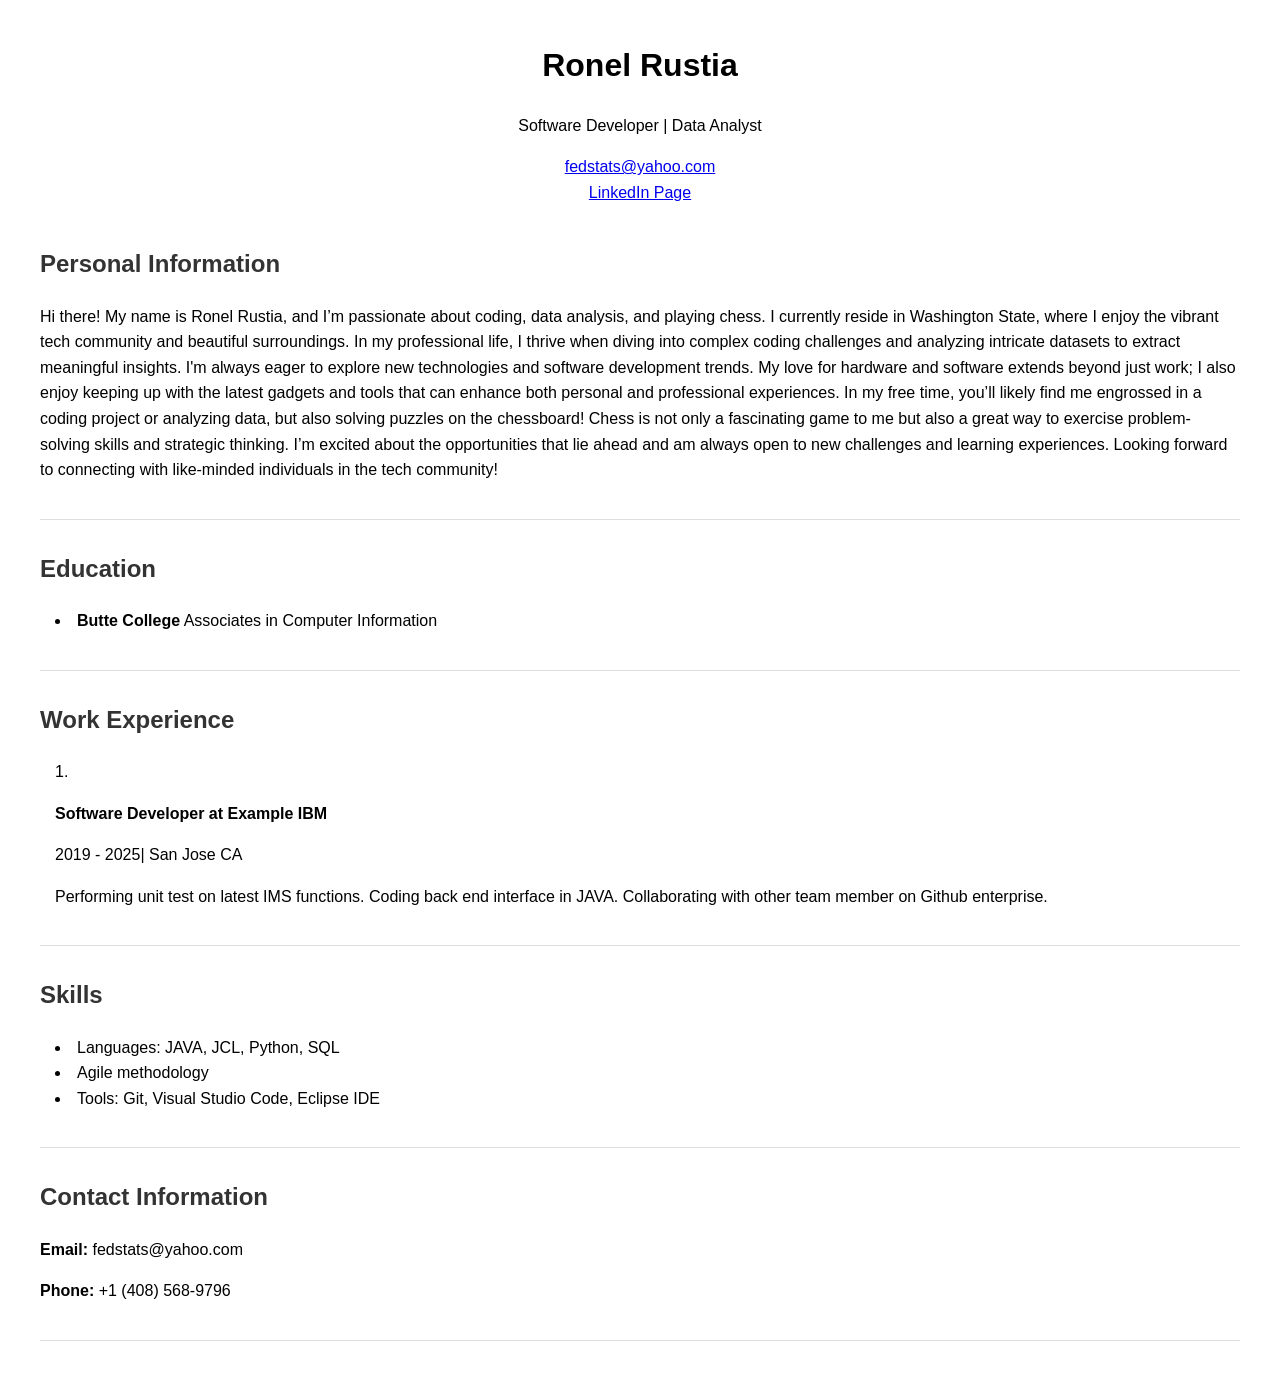
==== index.html @ 291cd9e3 "edit in the getter" ====
<!DOCTYPE html>
<html lang="en">
<head>
    <meta charset="UTF-8">
    <meta name="viewport" content="width=device-width, initial-scale=1.0">
    <title>Resume</title>
    <style>
        body {
            font-family: Arial, sans-serif;
            margin: 40px;
            line-height: 1.6;
        }
        .header {
            text-align: center;
            padding-bottom: 20px;
        }
        .section {
            border-bottom: 1px solid #ddd;
            padding-bottom: 20px;
            margin-bottom: 30px;
        }
        .section h2 {
            font-size: 24px;
            color: #333;
        }
        ul, ol {
            list-style-position: inside;
            padding-left: 15px;
        }
    </style>
</head>
<body>

<div class="header">
    <h1>Ronel Rustia</h1>
    <p>Software Developer | Data Analyst</p>
    <a href="mailto:fedstats@yahoo.com">fedstats@yahoo.com</a><br>
    <a href="https://www.linkedin.com/in/ronel-rustia-7b9348255/" target="_blank">LinkedIn Page</a>
</div>

<div class="section">
    <h2>Personal Information</h2>
    <p>Hi there! My name is Ronel Rustia, and I’m passionate about coding, data analysis, and playing chess. I currently reside in Washington State, where I enjoy the vibrant tech community and beautiful surroundings. 
      In my professional life, I thrive when diving into complex coding challenges and analyzing intricate datasets to extract meaningful insights. I'm always eager to explore new technologies and software development trends. 
      My love for hardware and software extends beyond just work; I also enjoy keeping up with the latest gadgets and tools that can enhance both personal and professional experiences. 
      In my free time, you’ll likely find me engrossed in a coding project or analyzing data, but also solving puzzles on the chessboard! Chess is not only a fascinating game to me but also a 
      great way to exercise problem-solving skills and strategic thinking. I’m excited about the opportunities that lie ahead and am always open to new challenges and learning experiences. Looking forward to connecting
      with like-minded individuals in the tech community!</p>
</div>

<div class="section">
    <h2>Education</h2>
    <ul>
        <li><strong>Butte College</strong> Associates in Computer Information</li>
    </ul>
</div>

<div class="section">
    <h2>Work Experience</h2>
    <ol>
        <li>
            <p><strong>Software Developer at Example IBM</strong></p>
            <p>2019 - 2025| San Jose CA</p>
            <p>Performing unit test on latest IMS functions. Coding back end interface in JAVA. Collaborating with other team member on Github enterprise.</p>
        </li>
    </ol>
</div>

<div class="section">
    <h2>Skills</h2>
    <ul>
        <li>Languages: JAVA, JCL, Python, SQL</li>
        <li>Agile methodology</li>
        <li>Tools: Git, Visual Studio Code, Eclipse IDE</li>
    </ul>
</div>

<div class="section">
    <h2>Contact Information</h2>
    <p><strong>Email:</strong> fedstats@yahoo.com</p>
    <p><strong>Phone:</strong> +1 (408) 568-9796</p>
</div>

<script>
async function loadProjects() {
  const res = await fetch("https://ronelprojects.netlify.app/.netlify/functions/getProjects");
  const projects = await res.json();

  const container = document.getElementById("projects");

  projects.forEach(p => {
    const card = document.createElement("div");
    card.innerHTML = `
      <h3>${p.title}</h3>
      <p>${p.description}</p>
      <a href="${p.link}" target="_blank">View Project</a>
    `;
    container.appendChild(card);
  });
}

loadProjects();
</script>

</body>
</html>
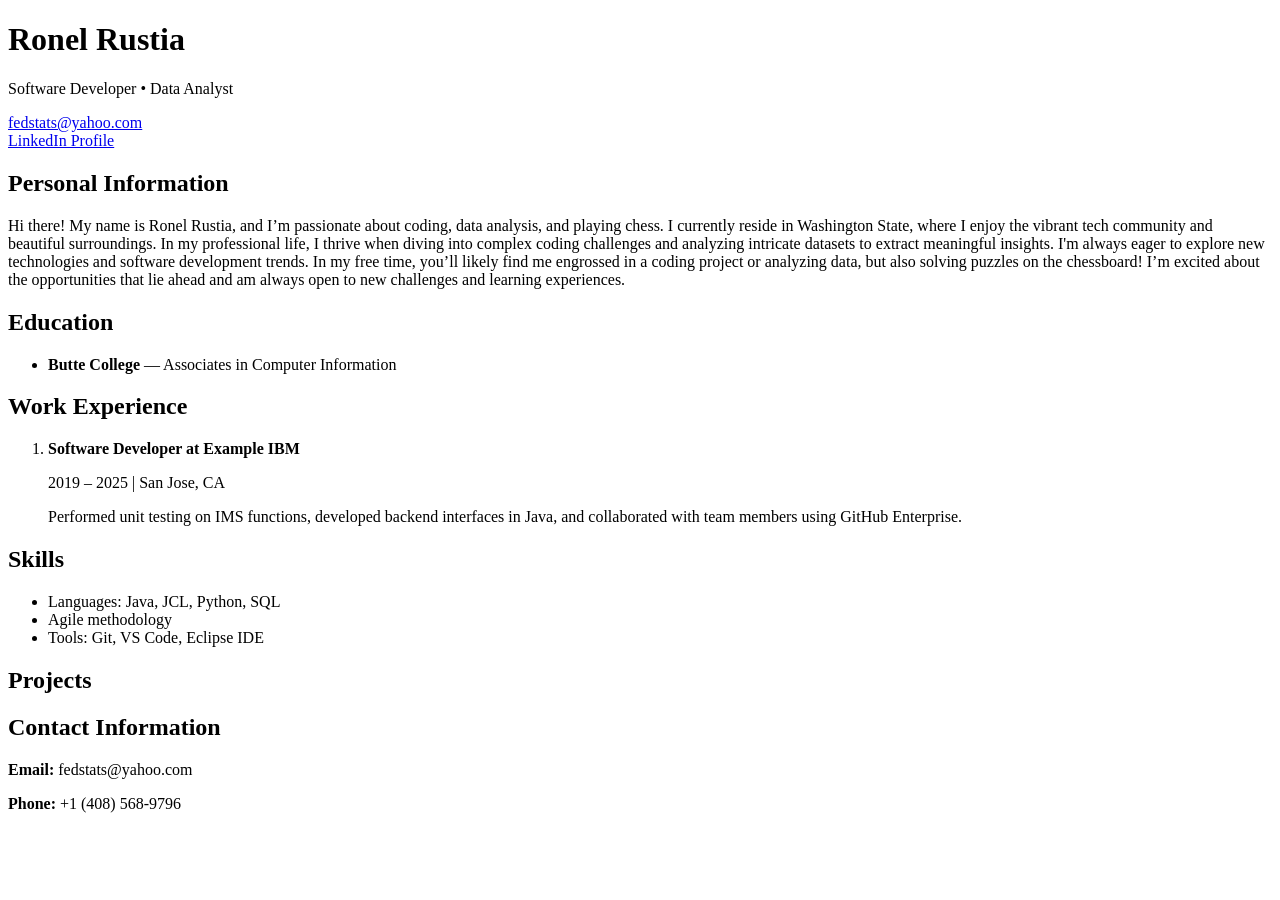
==== commit b51df244: "revise style" ====
--- a/index.html
+++ b/index.html
@@ -3,104 +3,95 @@
 <head>
     <meta charset="UTF-8">
     <meta name="viewport" content="width=device-width, initial-scale=1.0">
-    <title>Resume</title>
-    <style>
-        body {
-            font-family: Arial, sans-serif;
-            margin: 40px;
-            line-height: 1.6;
-        }
-        .header {
-            text-align: center;
-            padding-bottom: 20px;
-        }
-        .section {
-            border-bottom: 1px solid #ddd;
-            padding-bottom: 20px;
-            margin-bottom: 30px;
-        }
-        .section h2 {
-            font-size: 24px;
-            color: #333;
-        }
-        ul, ol {
-            list-style-position: inside;
-            padding-left: 15px;
-        }
-    </style>
+    <title>Ronel Rustia – Resume</title>
+    <link rel="stylesheet" href="styles.css">
 </head>
+
 <body>
 
-<div class="header">
-    <h1>Ronel Rustia</h1>
-    <p>Software Developer | Data Analyst</p>
-    <a href="mailto:fedstats@yahoo.com">fedstats@yahoo.com</a><br>
-    <a href="https://www.linkedin.com/in/ronel-rustia-7b9348255/" target="_blank">LinkedIn Page</a>
-</div>
+    <div class="header">
+        <h1>Ronel Rustia</h1>
+        <p>Software Developer • Data Analyst</p>
+        <a href="mailto:fedstats@yahoo.com">fedstats@yahoo.com</a><br>
+        <a href="https://www.linkedin.com/in/ronel-rustia-7b9348255/" target="_blank">LinkedIn Profile</a>
+    </div>
 
-<div class="section">
-    <h2>Personal Information</h2>
-    <p>Hi there! My name is Ronel Rustia, and I’m passionate about coding, data analysis, and playing chess. I currently reside in Washington State, where I enjoy the vibrant tech community and beautiful surroundings. 
-      In my professional life, I thrive when diving into complex coding challenges and analyzing intricate datasets to extract meaningful insights. I'm always eager to explore new technologies and software development trends. 
-      My love for hardware and software extends beyond just work; I also enjoy keeping up with the latest gadgets and tools that can enhance both personal and professional experiences. 
-      In my free time, you’ll likely find me engrossed in a coding project or analyzing data, but also solving puzzles on the chessboard! Chess is not only a fascinating game to me but also a 
-      great way to exercise problem-solving skills and strategic thinking. I’m excited about the opportunities that lie ahead and am always open to new challenges and learning experiences. Looking forward to connecting
-      with like-minded individuals in the tech community!</p>
-</div>
+    <div class="container">
 
-<div class="section">
-    <h2>Education</h2>
-    <ul>
-        <li><strong>Butte College</strong> Associates in Computer Information</li>
-    </ul>
-</div>
+        <div class="section">
+            <h2>Personal Information</h2>
+            <p>
+                Hi there! My name is Ronel Rustia, and I’m passionate about coding, data analysis, and playing chess.
+                I currently reside in Washington State, where I enjoy the vibrant tech community and beautiful surroundings.
+                In my professional life, I thrive when diving into complex coding challenges and analyzing intricate datasets
+                to extract meaningful insights. I'm always eager to explore new technologies and software development trends.
+                In my free time, you’ll likely find me engrossed in a coding project or analyzing data, but also solving puzzles
+                on the chessboard! I’m excited about the opportunities that lie ahead and am always open to new challenges
+                and learning experiences.
+            </p>
+        </div>
 
-<div class="section">
-    <h2>Work Experience</h2>
-    <ol>
-        <li>
-            <p><strong>Software Developer at Example IBM</strong></p>
-            <p>2019 - 2025| San Jose CA</p>
-            <p>Performing unit test on latest IMS functions. Coding back end interface in JAVA. Collaborating with other team member on Github enterprise.</p>
-        </li>
-    </ol>
-</div>
+        <div class="section">
+            <h2>Education</h2>
+            <ul>
+                <li><strong>Butte College</strong> — Associates in Computer Information</li>
+            </ul>
+        </div>
 
-<div class="section">
-    <h2>Skills</h2>
-    <ul>
-        <li>Languages: JAVA, JCL, Python, SQL</li>
-        <li>Agile methodology</li>
-        <li>Tools: Git, Visual Studio Code, Eclipse IDE</li>
-    </ul>
-</div>
+        <div class="section">
+            <h2>Work Experience</h2>
+            <ol>
+                <li>
+                    <p><strong>Software Developer at Example IBM</strong></p>
+                    <p>2019 – 2025 | San Jose, CA</p>
+                    <p>Performed unit testing on IMS functions, developed backend interfaces in Java, and collaborated with team members using GitHub Enterprise.</p>
+                </li>
+            </ol>
+        </div>
 
-<div class="section">
-    <h2>Contact Information</h2>
-    <p><strong>Email:</strong> fedstats@yahoo.com</p>
-    <p><strong>Phone:</strong> +1 (408) 568-9796</p>
-</div>
+        <div class="section">
+            <h2>Skills</h2>
+            <ul>
+                <li>Languages: Java, JCL, Python, SQL</li>
+                <li>Agile methodology</li>
+                <li>Tools: Git, VS Code, Eclipse IDE</li>
+            </ul>
+        </div>
 
-<script>
-async function loadProjects() {
-  const res = await fetch("https://ronelprojects.netlify.app/.netlify/functions/getProjects");
-  const projects = await res.json();
+        <div class="section">
+            <h2>Projects</h2>
+            <div id="projects"></div>
+        </div>
 
-  const container = document.getElementById("projects");
+        <div class="section">
+            <h2>Contact Information</h2>
+            <p><strong>Email:</strong> fedstats@yahoo.com</p>
+            <p><strong>Phone:</strong> +1 (408) 568‑9796</p>
+        </div>
 
-  projects.forEach(p => {
-    const card = document.createElement("div");
-    card.innerHTML = `
-      <h3>${p.title}</h3>
-      <p>${p.description}</p>
-      <a href="${p.link}" target="_blank">View Project</a>
-    `;
-    container.appendChild(card);
-  });
-}
+    </div>
 
-loadProjects();
-</script>
+    <script>
+    async function loadProjects() {
+      const res = await fetch("https://ronelprojects.netlify.app/.netlify/functions/getProjects");
+      const projects = await res.json();
+
+      const container = document.getElementById("projects");
+
+      projects.forEach(p => {
+        const card = document.createElement("div");
+        card.className = "project-card";
+        card.innerHTML = `
+          <h3>${p.title}</h3>
+          <p>${p.description}</p>
+          <a href="${p.link}" target="_blank">View Project</a>
+        `;
+        container.appendChild(card);
+      });
+    }
+
+    loadProjects();
+    </script>
 
 </body>
-</html>
+</html>
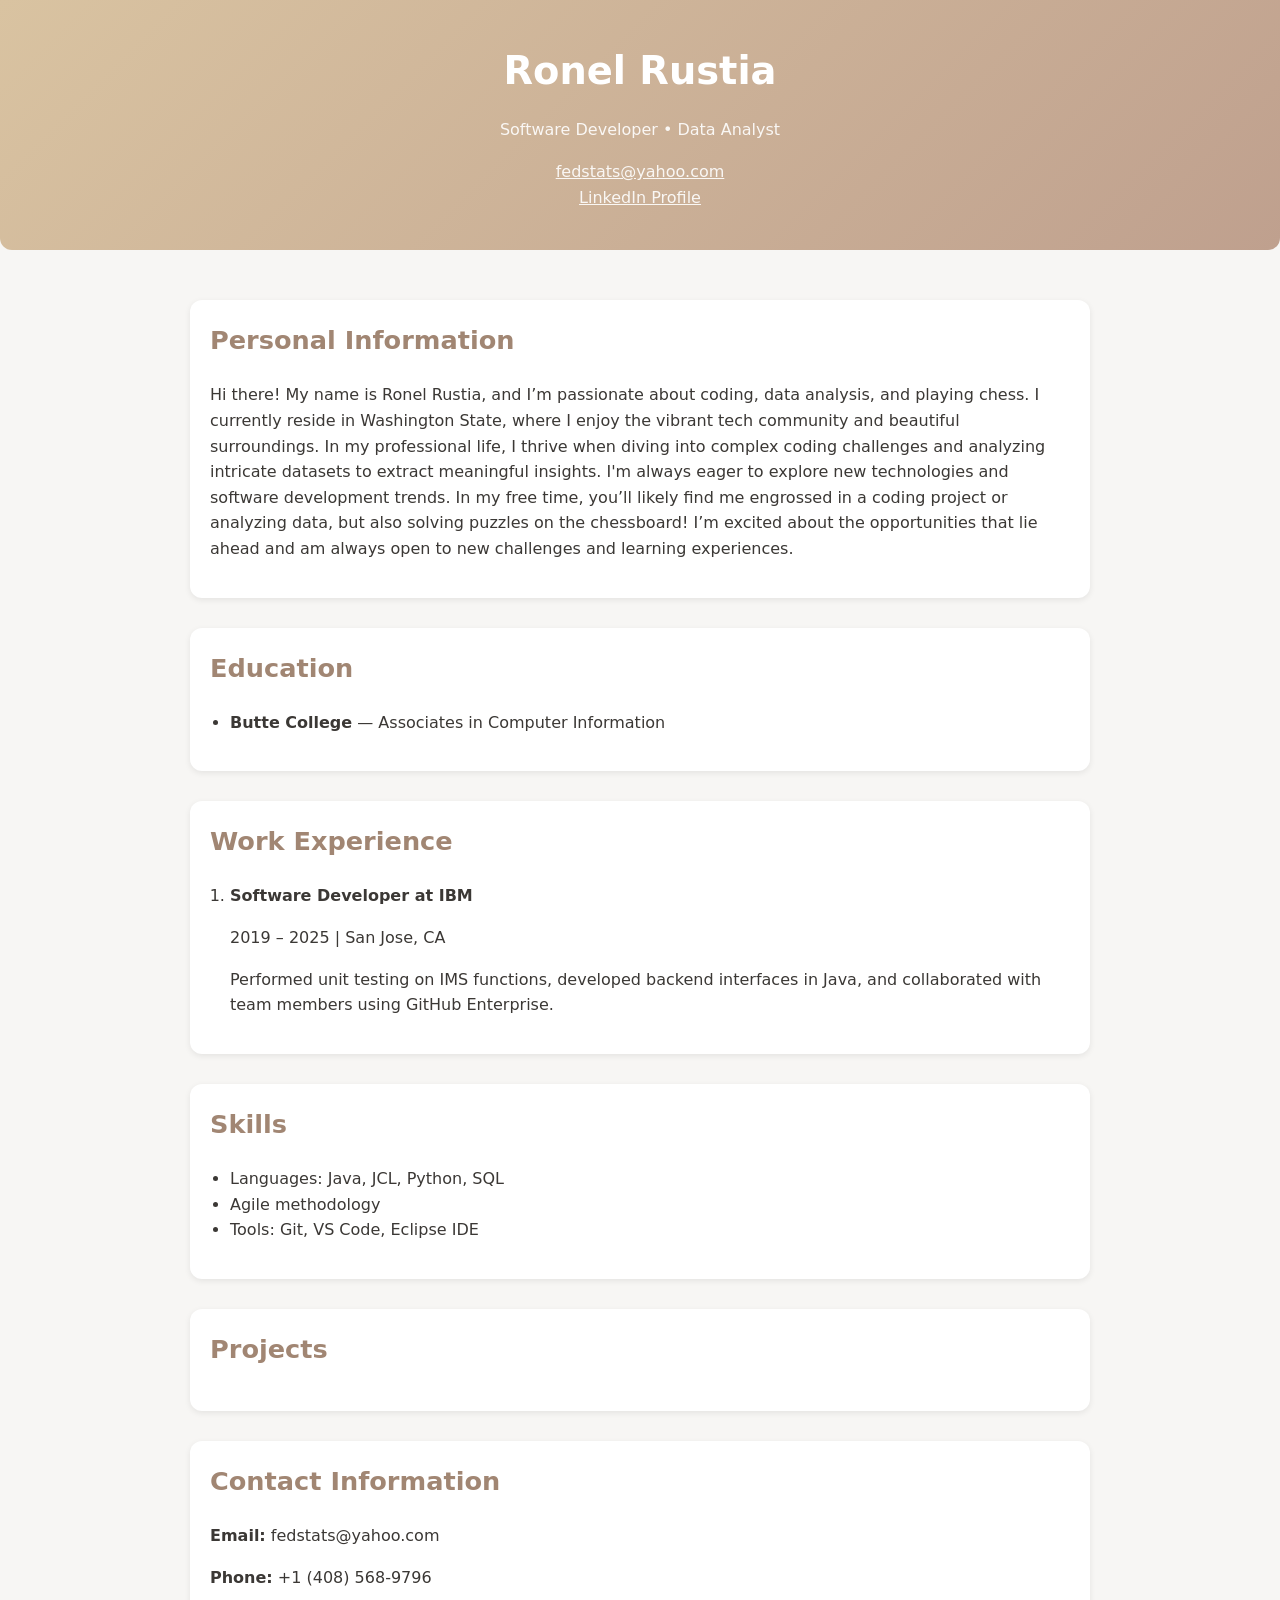
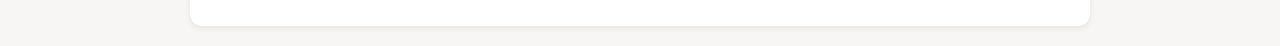
==== commit 4c1115a7: "edit text" ====
--- a/index.html
+++ b/index.html
@@ -42,7 +42,7 @@
             <h2>Work Experience</h2>
             <ol>
                 <li>
-                    <p><strong>Software Developer at Example IBM</strong></p>
+                    <p><strong>Software Developer at IBM</strong></p>
                     <p>2019 – 2025 | San Jose, CA</p>
                     <p>Performed unit testing on IMS functions, developed backend interfaces in Java, and collaborated with team members using GitHub Enterprise.</p>
                 </li>
--- a/styles.css
+++ b/styles.css
@@ -0,0 +1,129 @@
+/* ==========================================================
+    GLOBAL THEME VARIABLES
+   ---------------------------------------------------------- */
+:root {
+    /* Base colours – all are warm, muted tones */
+    --bg          : #f7f6f4;      /* light parchment‑white */
+    --text        : #3b3835;      /* dark charcoal for legibility */
+    --accent      : #a18673;      /* soft brown (header & section titles) */
+    --accent-light: #c8b8a9;      /* lighter brown for links */
+    --card        : #ffffff;      /* pure white cards for contrast */
+    --radius      : 12px;
+    --max-width   : 900px;
+
+    /* Optional subtle gradient background (uncomment to use) */
+    /*--bg-gradient: linear-gradient(135deg, #f7f6f4 0%, #e9e5d8 100%);*/
+}
+
+/* ==========================================================
+   BASIC RESET & BODY
+   ---------------------------------------------------------- */
+body {
+    margin: 0;
+    padding: 0;
+    font-family: system-ui, sans-serif;
+    background: var(--bg);            /* or use var(--bg-gradient) */
+    color: var(--text);
+    line-height: 1.6;
+}
+
+/* ==========================================================
+   CONTAINER
+   ---------------------------------------------------------- */
+.container {
+    max-width: var(--max-width);
+    margin: 0 auto;
+    padding: 20px;
+}
+
+/* ==========================================================
+   HEADER – soft‑brown background, rounded corners
+   ---------------------------------------------------------- */
+.header {
+    text-align: center;
+    padding: 40px 20px;
+    /* subtle gradient for a touch of depth */
+    background: linear-gradient(135deg, #d9c3a1, #bfa08e);
+    color: white;
+    border-radius: 0 0 var(--radius) var(--radius);
+}
+
+.header h1 {
+    margin: 0;
+    font-size: 2.4rem;
+    font-weight: 700;
+}
+
+.header p,
+.header a {
+    opacity: 0.9; /* slightly lighter text */
+}
+
+.header a {
+    color: #fff;
+    text-decoration: underline;
+}
+
+/* ==========================================================
+   SECTION BLOCKS – soft white cards with subtle shadow
+   ---------------------------------------------------------- */
+.section {
+    background: var(--card);
+    padding: 20px;
+    margin-top: 30px;
+    border-radius: var(--radius);
+    box-shadow: 0 2px 6px rgba(0,0,0,0.08); /* light drop‑shadow */
+}
+
+.section h2 {
+    margin-top: 0;
+    color: var(--accent);          /* soft brown titles */
+    font-size: 1.6rem;
+}
+
+/* ==========================================================
+   LISTS
+   ---------------------------------------------------------- */
+ul, ol { padding-left: 20px; }
+
+/* ==========================================================
+   PROJECT GRID & CARD STYLES
+   ---------------------------------------------------------- */
+#projects {
+    display: grid;
+    grid-template-columns: repeat(auto-fit, minmax(260px, 1fr));
+    gap: 20px;
+    margin-top: 20px;
+}
+
+.project-card {
+    background: var(--card);
+    padding: 16px;
+    border-radius: var(--radius);
+    box-shadow: 0 2px 6px rgba(0,0,0,0.08);
+    transition: transform 0.15s ease, box-shadow 0.15s ease;
+}
+
+.project-card:hover {
+    transform: translateY(-4px);
+    /* gentle lift‑shadow on hover */
+    box-shadow: 0 4px 12px rgba(0,0,0,0.10);
+}
+
+.project-card h3 {
+    margin-top: 0;
+    color: var(--accent);          /* same soft brown as section titles */
+}
+
+.project-card a {
+    color: var(--accent-light);     /* lighter brown for links */
+    font-weight: bold;
+}
+
+/* ==========================================================
+   MOBILE ADJUSTMENTS
+   ---------------------------------------------------------- */
+@media (max-width: 600px) {
+    .header h1 { font-size: 1.9rem; }
+    .section  { padding: 16px; }
+}
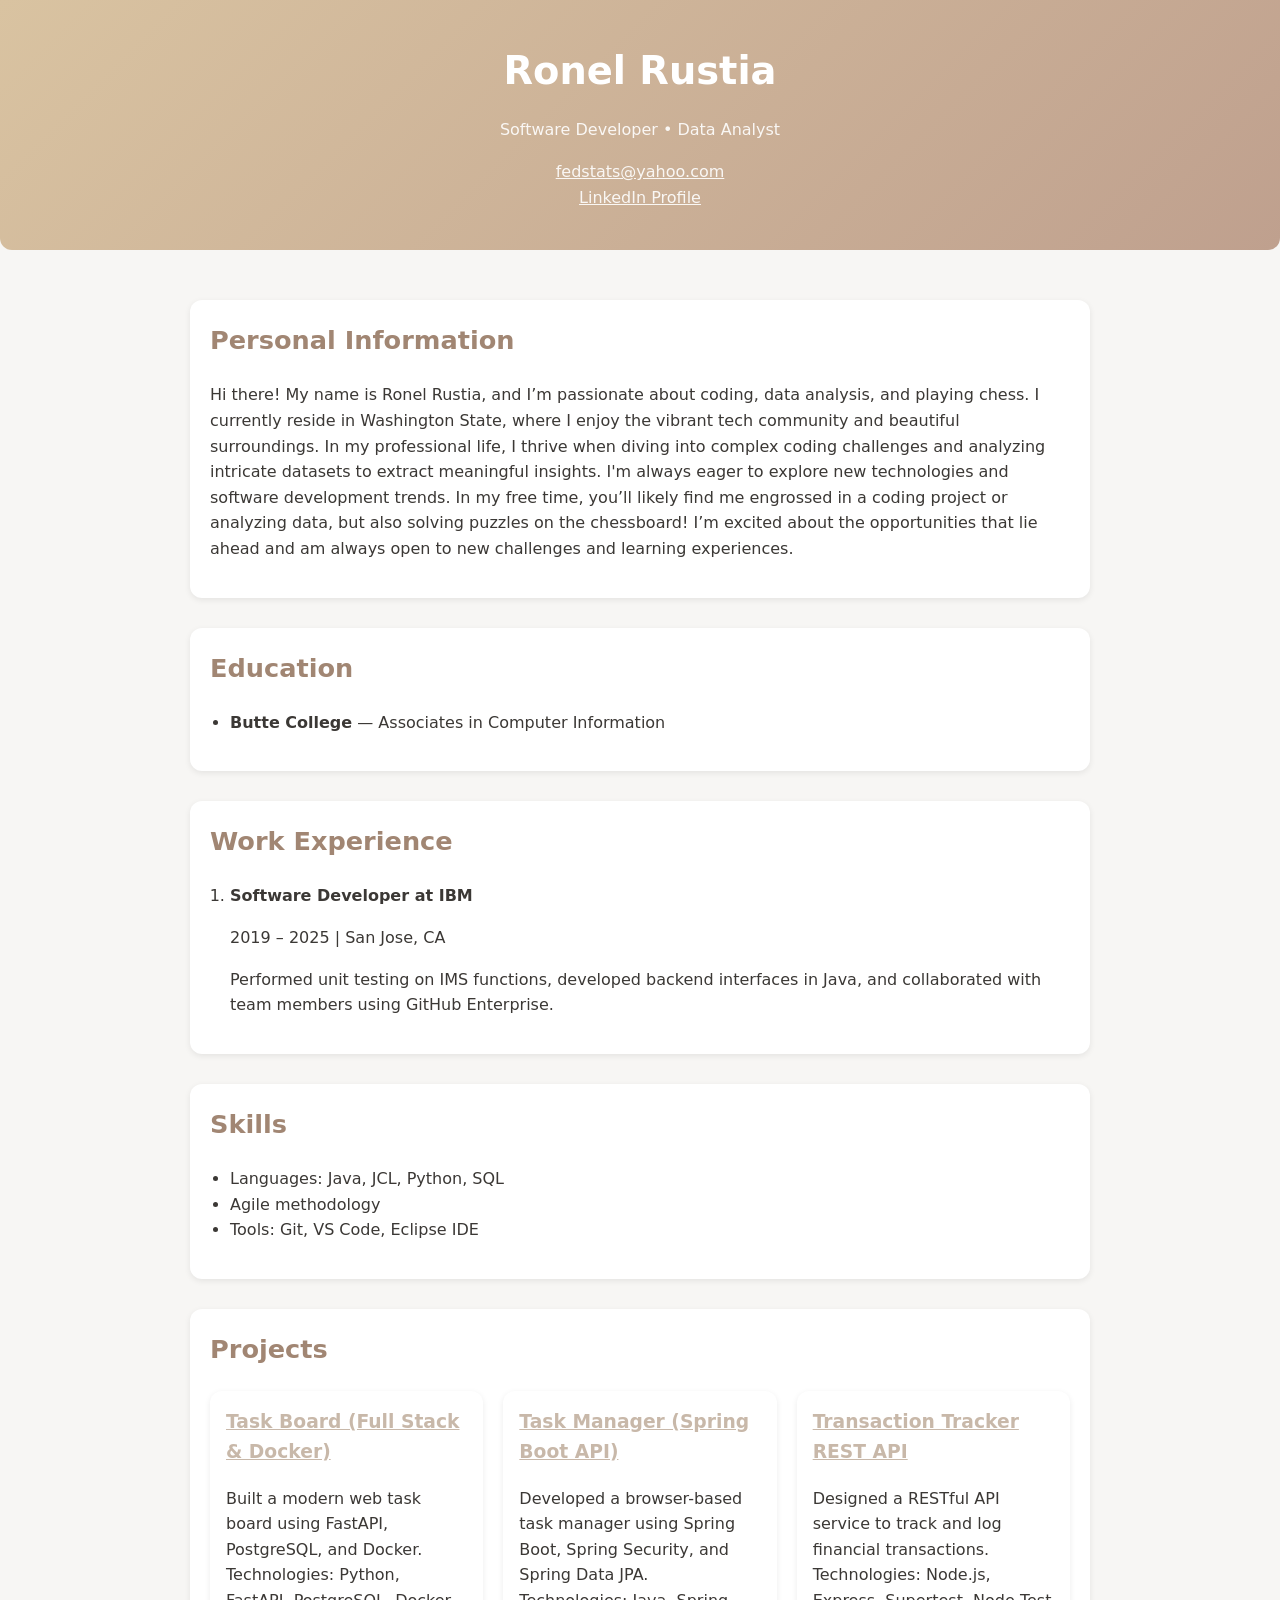
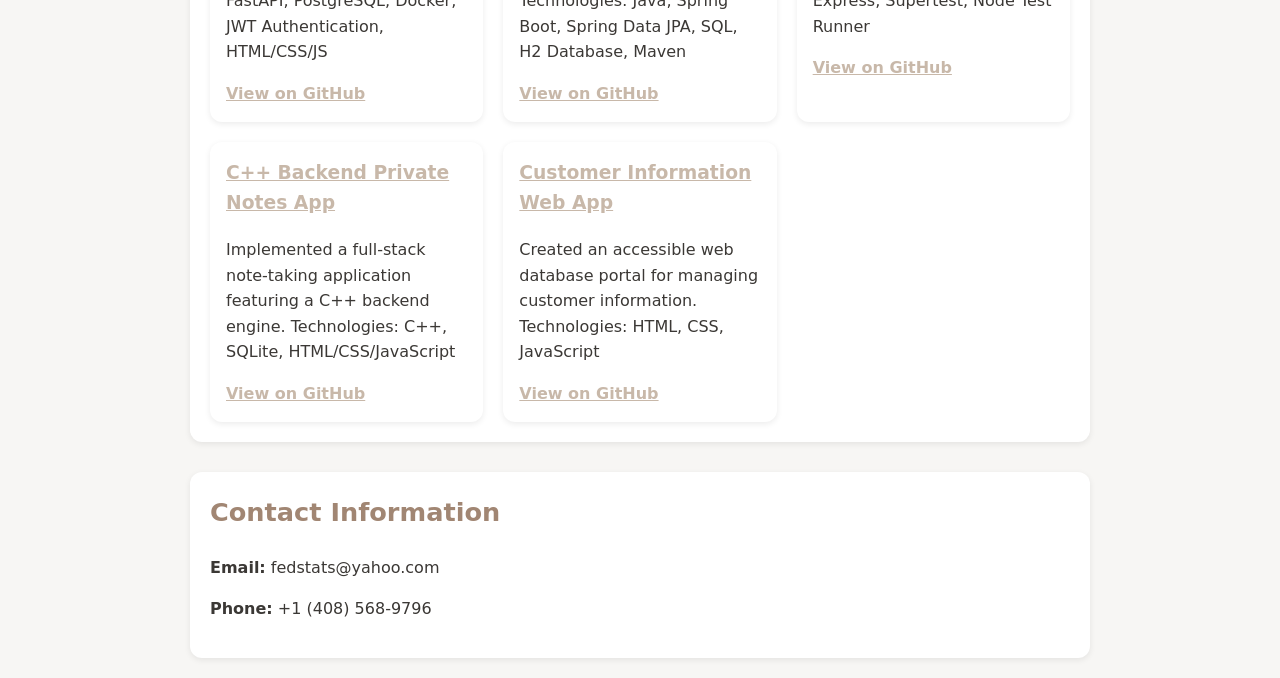
==== commit c98bd56f: "redirect project info getter" ====
--- a/index.html
+++ b/index.html
@@ -72,19 +72,45 @@
     </div>
 
     <script>
+    // Simple project data array - easy to maintain
+    const projects = [
+      {
+        title: "Task Board (Full Stack & Docker)",
+        description: "Built a modern web task board using FastAPI, PostgreSQL, and Docker. Technologies: Python, FastAPI, PostgreSQL, Docker, JWT Authentication, HTML/CSS/JS",
+        link: "https://github.com/rrustia/frontbackdocker"
+      },
+      {
+        title: "Task Manager (Spring Boot API)",
+        description: "Developed a browser-based task manager using Spring Boot, Spring Security, and Spring Data JPA. Technologies: Java, Spring Boot, Spring Data JPA, SQL, H2 Database, Maven",
+        link: "https://github.com/rrustia/dbtesting2"
+      },
+      {
+        title: "Transaction Tracker REST API",
+        description: "Designed a RESTful API service to track and log financial transactions. Technologies: Node.js, Express, Supertest, Node Test Runner",
+        link: "https://github.com/rrustia/node1"
+      },
+      {
+        title: "C++ Backend Private Notes App",
+        description: "Implemented a full-stack note-taking application featuring a C++ backend engine. Technologies: C++, SQLite, HTML/CSS/JavaScript",
+        link: "https://github.com/rrustia/cpp1"
+      },
+      {
+        title: "Customer Information Web App",
+        description: "Created an accessible web database portal for managing customer information. Technologies: HTML, CSS, JavaScript",
+        link: "https://github.com/rrustia/webapp2"
+      }
+    ];
+
     async function loadProjects() {
-      const res = await fetch("https://ronelprojects.netlify.app/.netlify/functions/getProjects");
-      const projects = await res.json();
-
       const container = document.getElementById("projects");
 
       projects.forEach(p => {
         const card = document.createElement("div");
         card.className = "project-card";
         card.innerHTML = `
-          <h3>${p.title}</h3>
+          <h3><a href="${p.link}" target="_blank">${p.title}</a></h3>
           <p>${p.description}</p>
-          <a href="${p.link}" target="_blank">View Project</a>
+          <a href="${p.link}" target="_blank">View on GitHub</a>
         `;
         container.appendChild(card);
       });
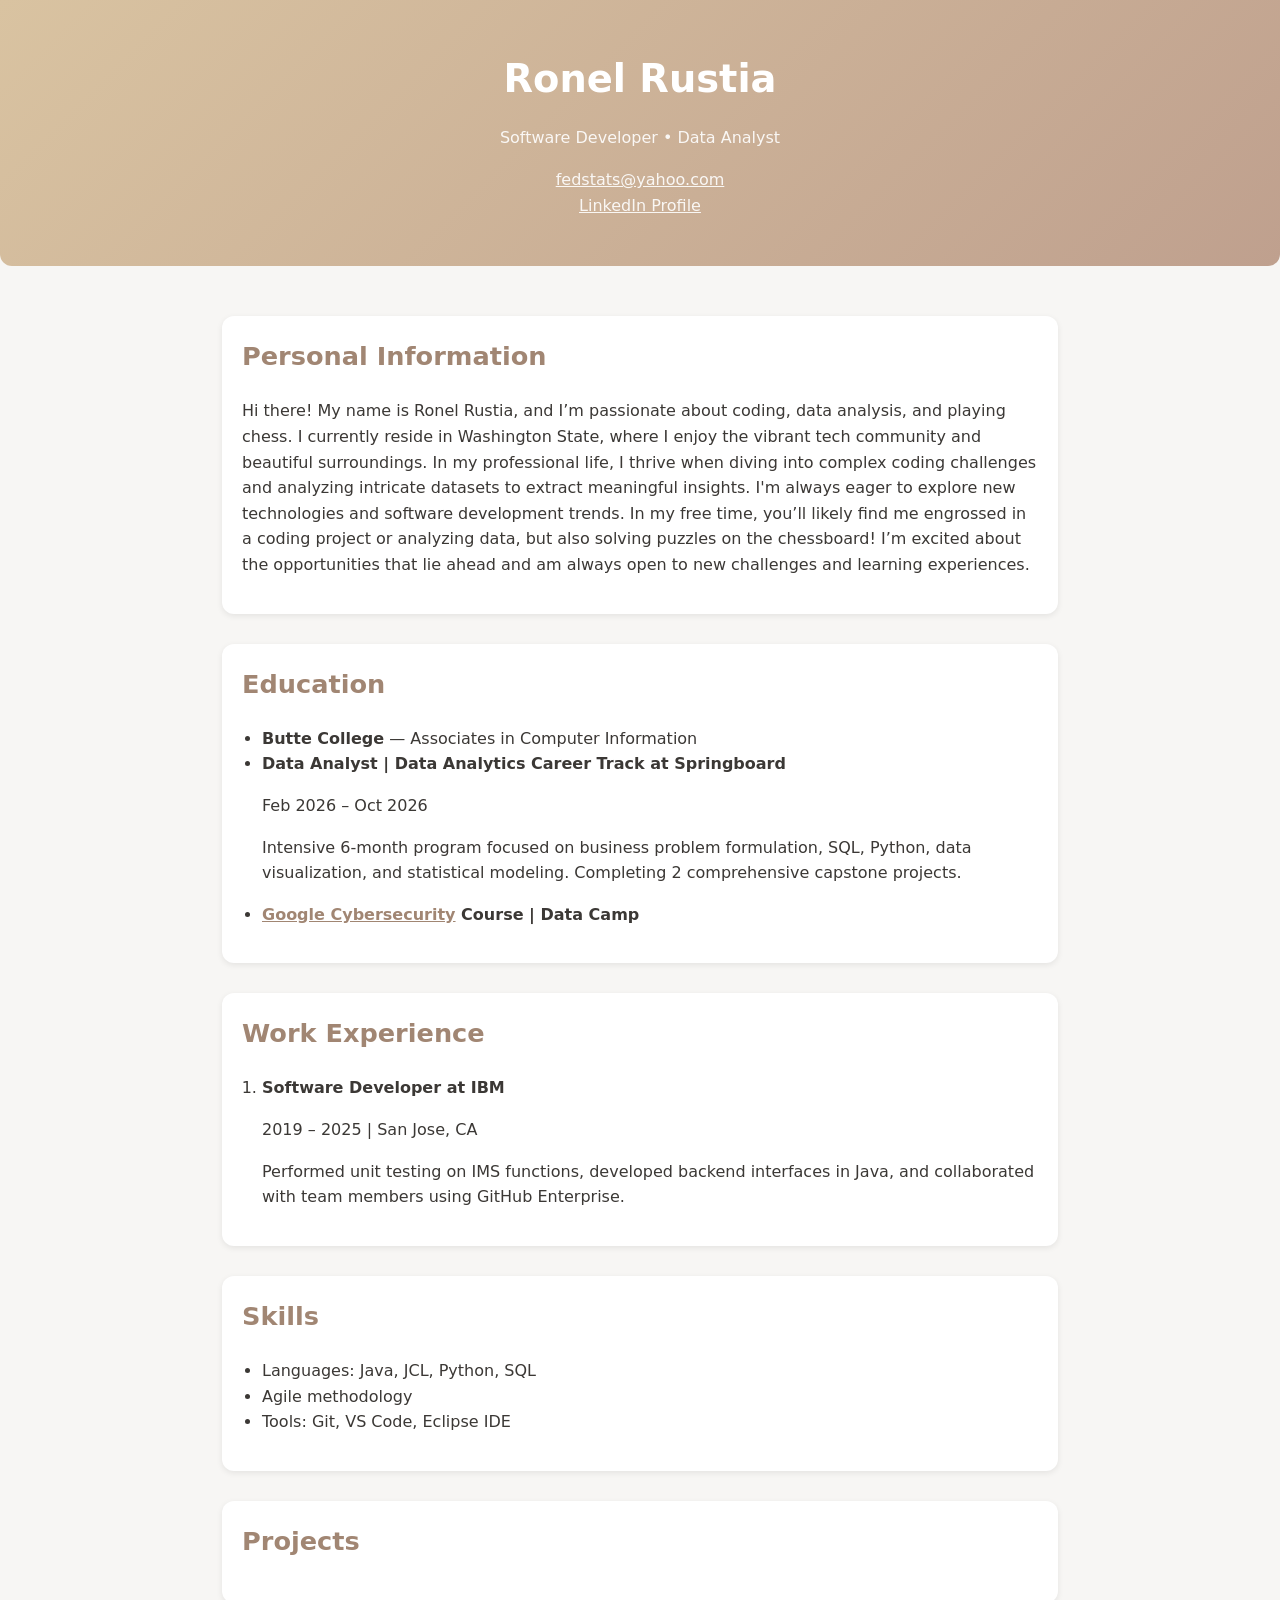
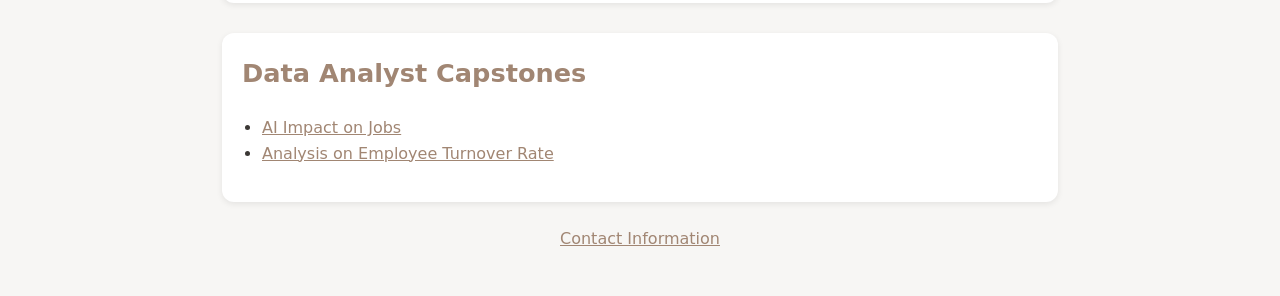
==== commit 6ff0c5d7: "addendum to maxxpotential task" ====
--- a/index.html
+++ b/index.html
@@ -35,6 +35,12 @@
             <h2>Education</h2>
             <ul>
                 <li><strong>Butte College</strong> — Associates in Computer Information</li>
+                <li>
+                    <strong>Data Analyst | Data Analytics Career Track at Springboard</strong>
+                    <p>Feb 2026 – Oct 2026</p>
+                    <p>Intensive 6-month program focused on business problem formulation, SQL, Python, data visualization, and statistical modeling. Completing 2 comprehensive capstone projects.</p>
+                </li>
+                <li><strong><a href="https://www.credly.com/badges/929ac3c1-cf5a-4259-999b-98b6274ca0e4" target="_blank" rel="noopener noreferrer">Google Cybersecurity</a> Course | Data Camp</strong></li>
             </ul>
         </div>
 
@@ -64,53 +70,30 @@
         </div>
 
         <div class="section">
-            <h2>Contact Information</h2>
-            <p><strong>Email:</strong> fedstats@yahoo.com</p>
-            <p><strong>Phone:</strong> +1 (408) 568‑9796</p>
+            <h2>Data Analyst Capstones</h2>
+            <ul>
+                <li><a href="https://public.tableau.com/shared/RM48846Z2?:display_count=n&amp;:origin=viz_share_link" target="_blank" rel="noopener noreferrer">AI Impact on Jobs</a></li>
+                <li><a href="https://public.tableau.com/views/EmployeeTurnover_17835475126210/Story1?:language=en-US&amp;:sid=&amp;:redirect=auth&amp;:display_count=n&amp;:origin=viz_share_link" target="_blank" rel="noopener noreferrer">Analysis on Employee Turnover Rate</a></li>
+            </ul>
         </div>
 
+        <p class="contact-link"><a href="contact.html">Contact Information</a></p>
     </div>
 
     <script>
-    // Simple project data array - easy to maintain
-    const projects = [
-      {
-        title: "Task Board (Full Stack & Docker)",
-        description: "Built a modern web task board using FastAPI, PostgreSQL, and Docker. Technologies: Python, FastAPI, PostgreSQL, Docker, JWT Authentication, HTML/CSS/JS",
-        link: "https://github.com/rrustia/frontbackdocker"
-      },
-      {
-        title: "Task Manager (Spring Boot API)",
-        description: "Developed a browser-based task manager using Spring Boot, Spring Security, and Spring Data JPA. Technologies: Java, Spring Boot, Spring Data JPA, SQL, H2 Database, Maven",
-        link: "https://github.com/rrustia/dbtesting2"
-      },
-      {
-        title: "Transaction Tracker REST API",
-        description: "Designed a RESTful API service to track and log financial transactions. Technologies: Node.js, Express, Supertest, Node Test Runner",
-        link: "https://github.com/rrustia/node1"
-      },
-      {
-        title: "C++ Backend Private Notes App",
-        description: "Implemented a full-stack note-taking application featuring a C++ backend engine. Technologies: C++, SQLite, HTML/CSS/JavaScript",
-        link: "https://github.com/rrustia/cpp1"
-      },
-      {
-        title: "Customer Information Web App",
-        description: "Created an accessible web database portal for managing customer information. Technologies: HTML, CSS, JavaScript",
-        link: "https://github.com/rrustia/webapp2"
-      }
-    ];
+    async function loadProjects() {
+      const res = await fetch("https://ronelprojects.netlify.app/.netlify/functions/getProjects");
+      const projects = await res.json();
 
-    async function loadProjects() {
       const container = document.getElementById("projects");
 
       projects.forEach(p => {
         const card = document.createElement("div");
         card.className = "project-card";
         card.innerHTML = `
-          <h3><a href="${p.link}" target="_blank">${p.title}</a></h3>
+          <h3>${p.title}</h3>
           <p>${p.description}</p>
-          <a href="${p.link}" target="_blank">View on GitHub</a>
+          <a href="${p.link}" target="_blank">View Project</a>
         `;
         container.appendChild(card);
       });
--- a/styles.css
+++ b/styles.css
@@ -18,6 +18,12 @@
 /* ==========================================================
    BASIC RESET & BODY
    ---------------------------------------------------------- */
+*,
+*::before,
+*::after {
+    box-sizing: border-box;
+}
+
 body {
     margin: 0;
     padding: 0;
@@ -25,15 +31,17 @@
     background: var(--bg);            /* or use var(--bg-gradient) */
     color: var(--text);
     line-height: 1.6;
+    overflow-wrap: break-word;
 }
 
 /* ==========================================================
    CONTAINER
    ---------------------------------------------------------- */
 .container {
+    width: 100%;
     max-width: var(--max-width);
     margin: 0 auto;
-    padding: 20px;
+    padding: 20px clamp(16px, 4vw, 32px);
 }
 
 /* ==========================================================
@@ -41,7 +49,7 @@
    ---------------------------------------------------------- */
 .header {
     text-align: center;
-    padding: 40px 20px;
+    padding: clamp(28px, 6vw, 48px) 20px;
     /* subtle gradient for a touch of depth */
     background: linear-gradient(135deg, #d9c3a1, #bfa08e);
     color: white;
@@ -50,7 +58,7 @@
 
 .header h1 {
     margin: 0;
-    font-size: 2.4rem;
+    font-size: clamp(1.9rem, 5vw, 2.4rem);
     font-weight: 700;
 }
 
@@ -68,9 +76,10 @@
    SECTION BLOCKS – soft white cards with subtle shadow
    ---------------------------------------------------------- */
 .section {
+    min-width: 0;
     background: var(--card);
     padding: 20px;
-    margin-top: 30px;
+    margin-top: clamp(18px, 4vw, 30px);
     border-radius: var(--radius);
     box-shadow: 0 2px 6px rgba(0,0,0,0.08); /* light drop‑shadow */
 }
@@ -81,6 +90,50 @@
     font-size: 1.6rem;
 }
 
+a {
+    color: var(--accent);
+}
+
+.contact-link {
+    margin: 24px 0;
+    text-align: center;
+}
+
+.contact-form {
+    display: grid;
+    gap: 10px;
+}
+
+.contact-form input,
+.contact-form textarea {
+    width: 100%;
+    padding: 10px 12px;
+    border: 1px solid var(--accent-light);
+    border-radius: 6px;
+    color: var(--text);
+    font: inherit;
+}
+
+.contact-form textarea {
+    resize: vertical;
+}
+
+.contact-form button {
+    justify-self: start;
+    padding: 10px 18px;
+    border: 0;
+    border-radius: 6px;
+    background: var(--accent);
+    color: white;
+    cursor: pointer;
+    font: inherit;
+    font-weight: 600;
+}
+
+.contact-form button:hover {
+    background: #806654;
+}
+
 /* ==========================================================
    LISTS
    ---------------------------------------------------------- */
@@ -91,12 +144,13 @@
    ---------------------------------------------------------- */
 #projects {
     display: grid;
-    grid-template-columns: repeat(auto-fit, minmax(260px, 1fr));
+    grid-template-columns: repeat(auto-fit, minmax(min(100%, 260px), 1fr));
     gap: 20px;
     margin-top: 20px;
 }
 
 .project-card {
+    min-width: 0;
     background: var(--card);
     padding: 16px;
     border-radius: var(--radius);
@@ -118,12 +172,42 @@
 .project-card a {
     color: var(--accent-light);     /* lighter brown for links */
     font-weight: bold;
+    overflow-wrap: anywhere;
 }
 
 /* ==========================================================
    MOBILE ADJUSTMENTS
    ---------------------------------------------------------- */
 @media (max-width: 600px) {
-    .header h1 { font-size: 1.9rem; }
-    .section  { padding: 16px; }
-}
+    .header {
+        padding-right: 16px;
+        padding-left: 16px;
+    }
+
+    .container {
+        padding: 4px 14px 20px;
+    }
+
+    .section {
+        padding: 16px;
+    }
+
+    .section h2 {
+        font-size: 1.35rem;
+    }
+
+    #projects {
+        gap: 14px;
+        margin-top: 16px;
+    }
+
+    .project-card:hover {
+        transform: none;
+    }
+}
+
+@media (prefers-reduced-motion: reduce) {
+    .project-card {
+        transition: none;
+    }
+}
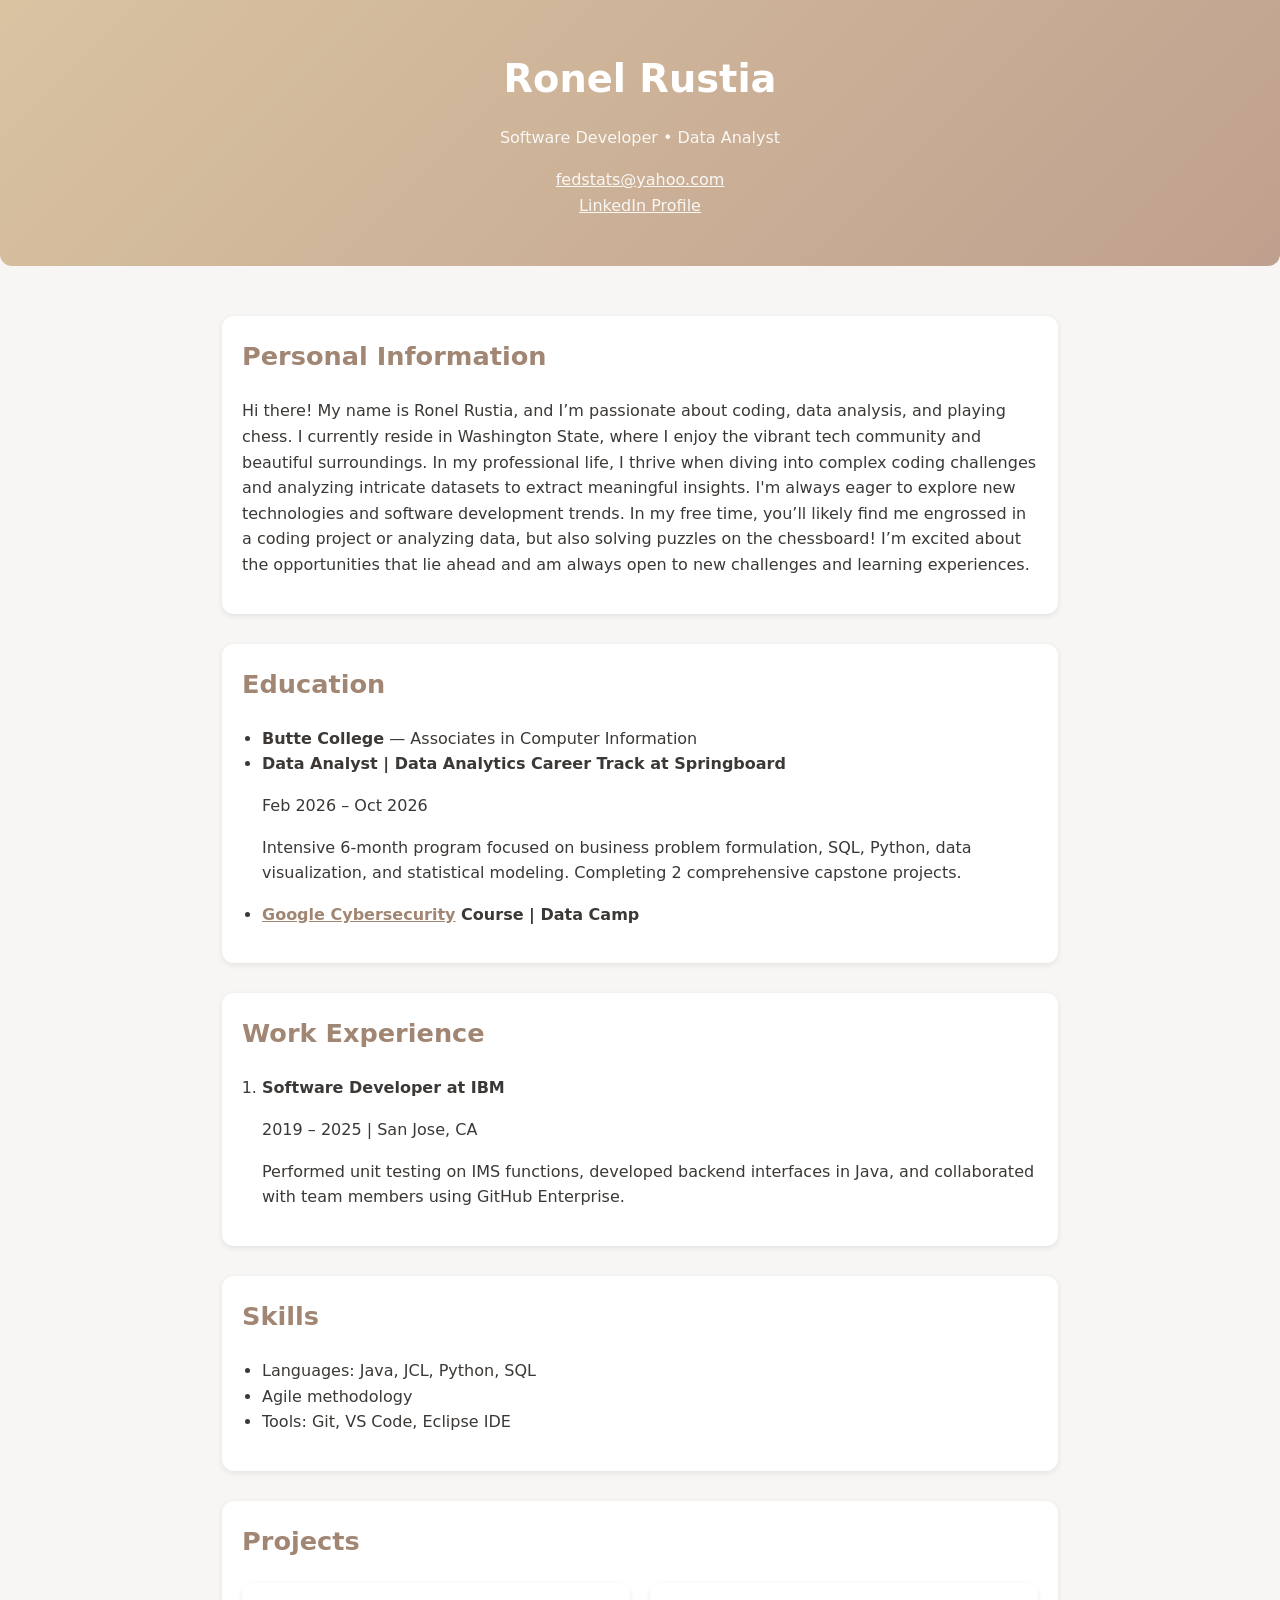
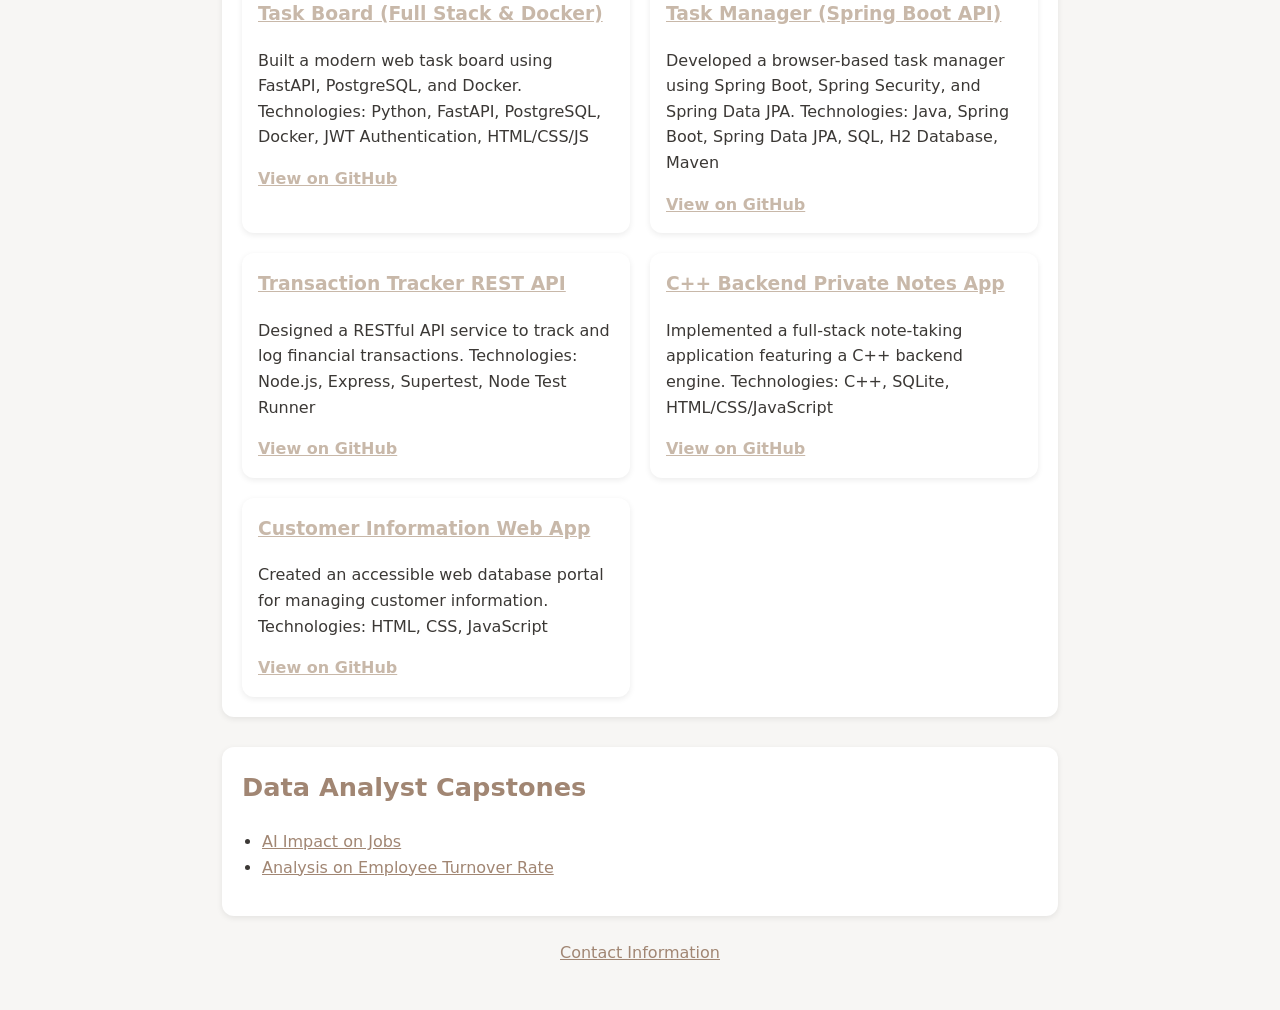
==== commit eaf1fe3d: "Merge branch 'master' of https://github.com/rrustia/ronel-site" ====
--- a/index.html
+++ b/index.html
@@ -81,19 +81,45 @@
     </div>
 
     <script>
+    // Simple project data array - easy to maintain
+    const projects = [
+      {
+        title: "Task Board (Full Stack & Docker)",
+        description: "Built a modern web task board using FastAPI, PostgreSQL, and Docker. Technologies: Python, FastAPI, PostgreSQL, Docker, JWT Authentication, HTML/CSS/JS",
+        link: "https://github.com/rrustia/frontbackdocker"
+      },
+      {
+        title: "Task Manager (Spring Boot API)",
+        description: "Developed a browser-based task manager using Spring Boot, Spring Security, and Spring Data JPA. Technologies: Java, Spring Boot, Spring Data JPA, SQL, H2 Database, Maven",
+        link: "https://github.com/rrustia/dbtesting2"
+      },
+      {
+        title: "Transaction Tracker REST API",
+        description: "Designed a RESTful API service to track and log financial transactions. Technologies: Node.js, Express, Supertest, Node Test Runner",
+        link: "https://github.com/rrustia/node1"
+      },
+      {
+        title: "C++ Backend Private Notes App",
+        description: "Implemented a full-stack note-taking application featuring a C++ backend engine. Technologies: C++, SQLite, HTML/CSS/JavaScript",
+        link: "https://github.com/rrustia/cpp1"
+      },
+      {
+        title: "Customer Information Web App",
+        description: "Created an accessible web database portal for managing customer information. Technologies: HTML, CSS, JavaScript",
+        link: "https://github.com/rrustia/webapp2"
+      }
+    ];
+
     async function loadProjects() {
-      const res = await fetch("https://ronelprojects.netlify.app/.netlify/functions/getProjects");
-      const projects = await res.json();
-
       const container = document.getElementById("projects");
 
       projects.forEach(p => {
         const card = document.createElement("div");
         card.className = "project-card";
         card.innerHTML = `
-          <h3>${p.title}</h3>
+          <h3><a href="${p.link}" target="_blank">${p.title}</a></h3>
           <p>${p.description}</p>
-          <a href="${p.link}" target="_blank">View Project</a>
+          <a href="${p.link}" target="_blank">View on GitHub</a>
         `;
         container.appendChild(card);
       });
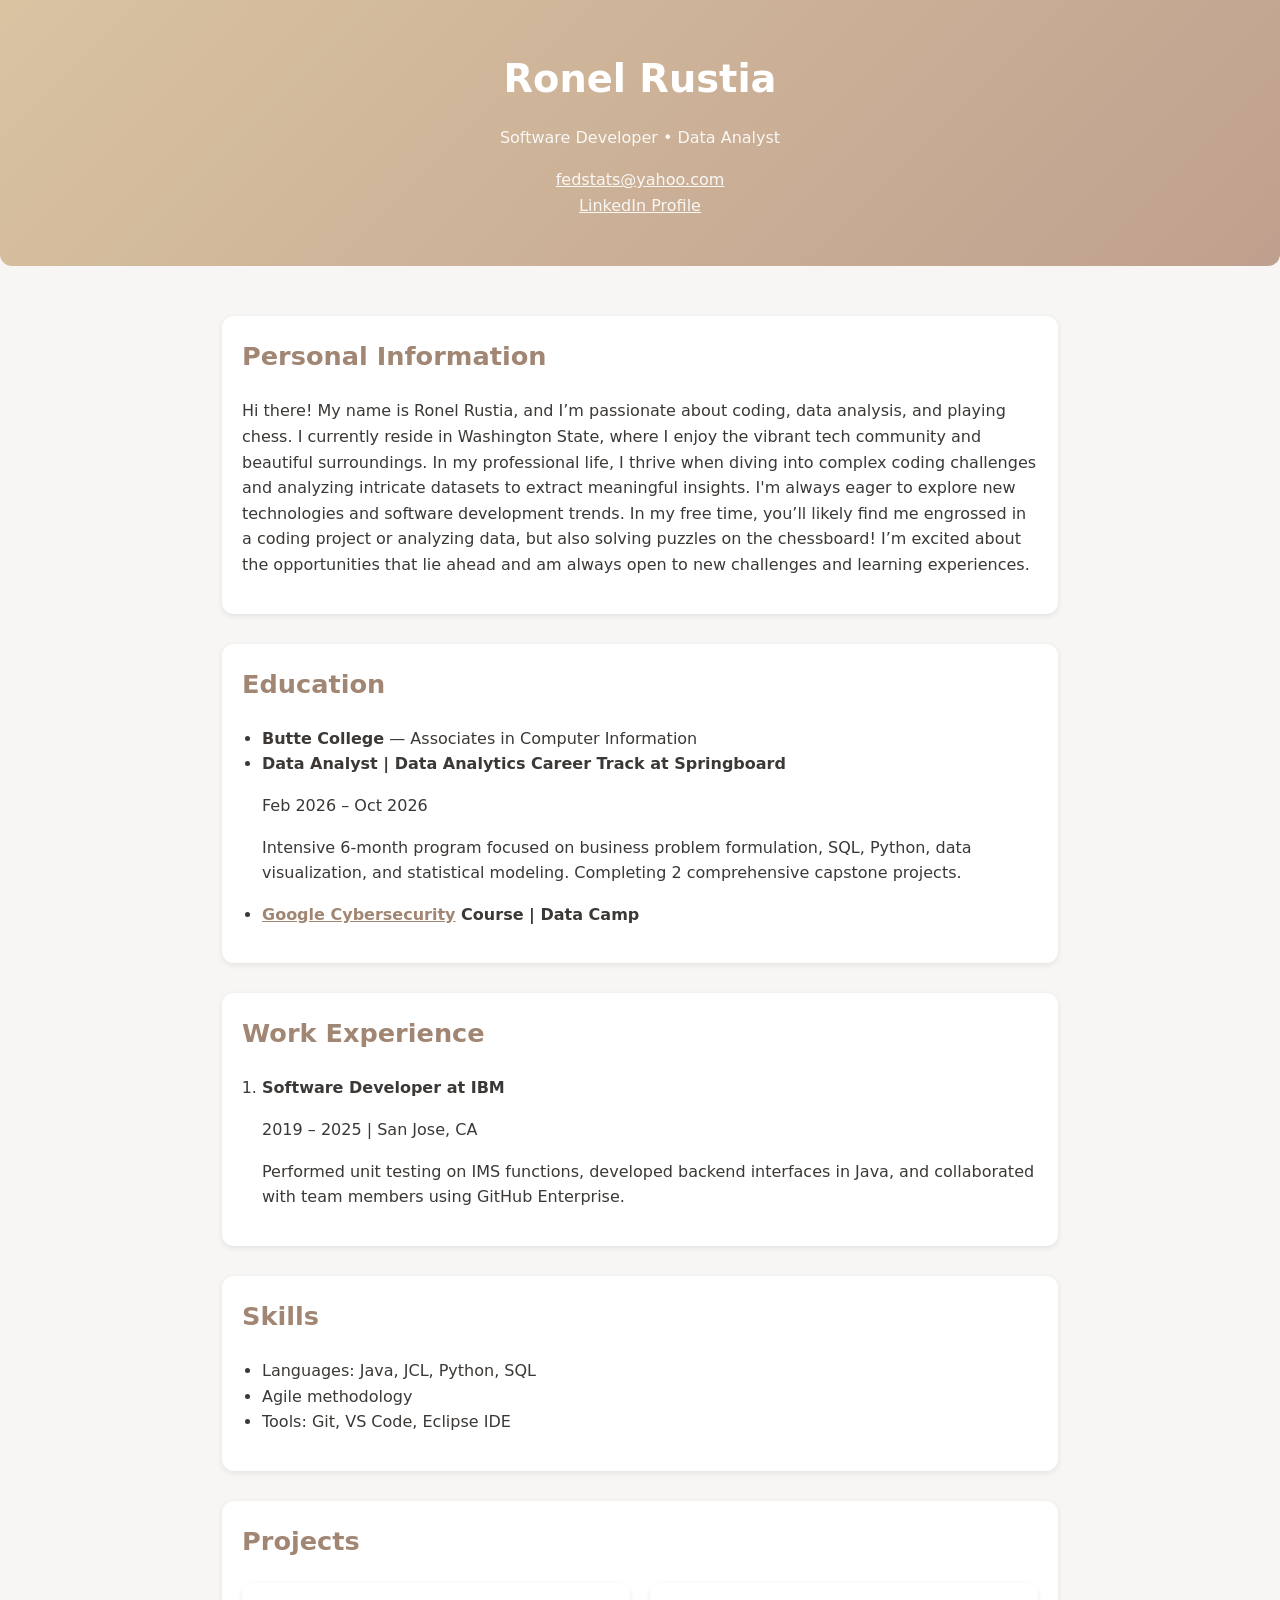
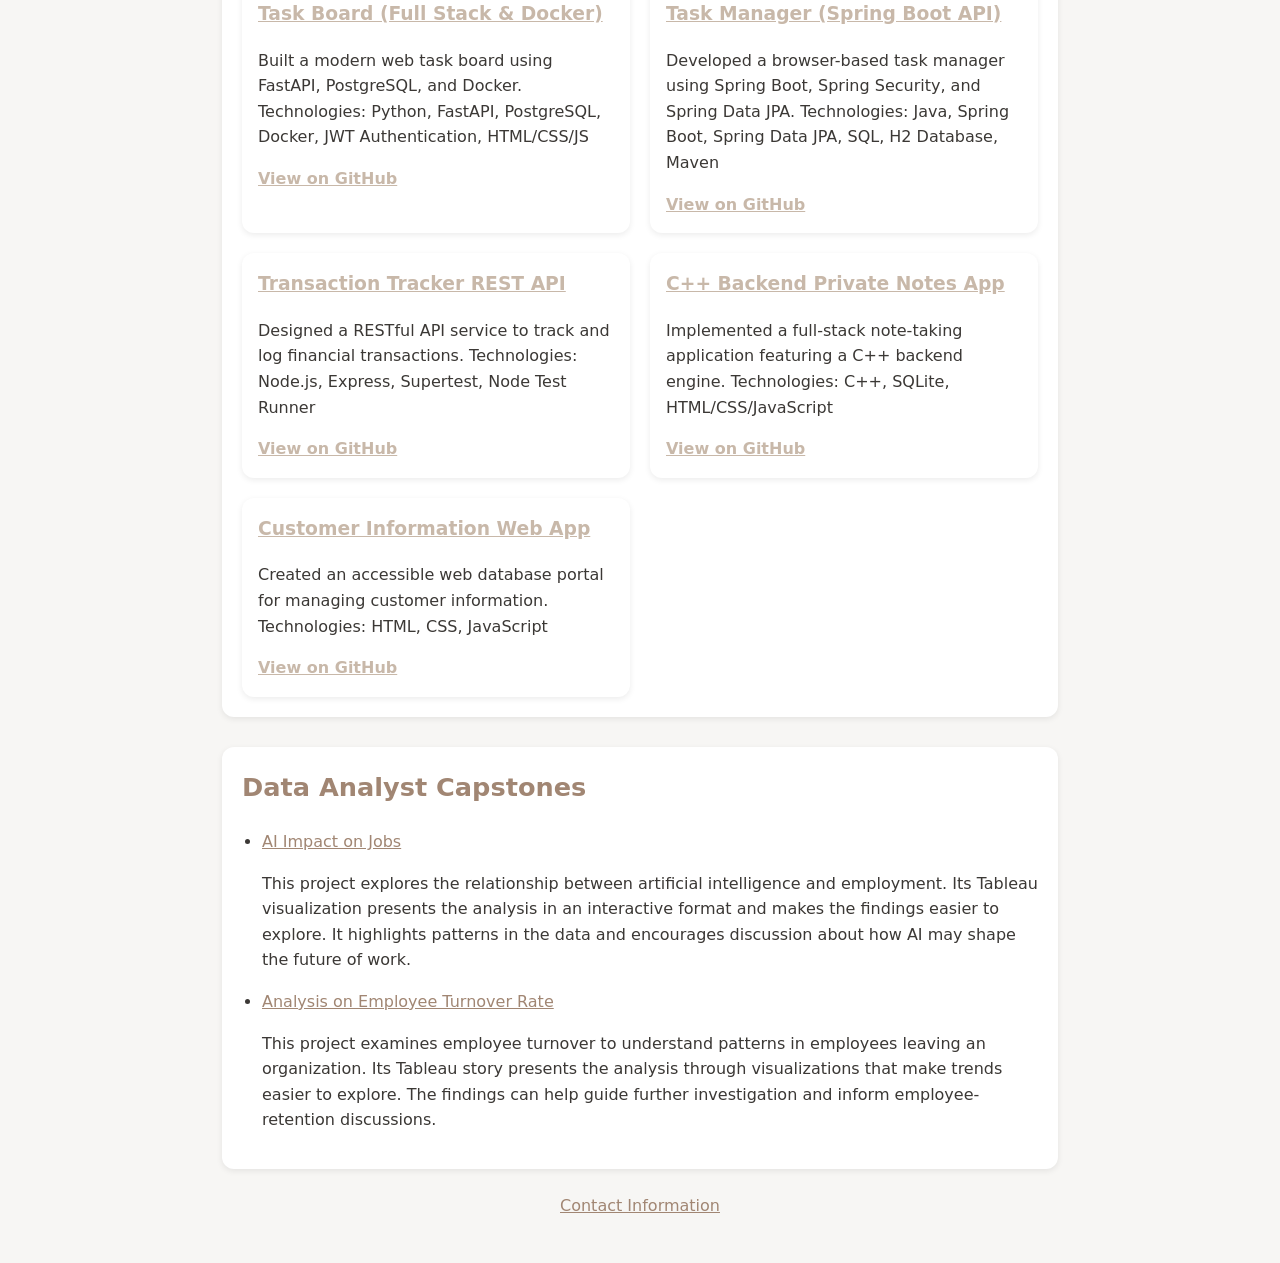
==== commit 52699f5d: "merged new list construct from github to local" ====
--- a/index.html
+++ b/index.html
@@ -72,8 +72,14 @@
         <div class="section">
             <h2>Data Analyst Capstones</h2>
             <ul>
-                <li><a href="https://public.tableau.com/shared/RM48846Z2?:display_count=n&amp;:origin=viz_share_link" target="_blank" rel="noopener noreferrer">AI Impact on Jobs</a></li>
-                <li><a href="https://public.tableau.com/views/EmployeeTurnover_17835475126210/Story1?:language=en-US&amp;:sid=&amp;:redirect=auth&amp;:display_count=n&amp;:origin=viz_share_link" target="_blank" rel="noopener noreferrer">Analysis on Employee Turnover Rate</a></li>
+                <li>
+                    <a href="https://public.tableau.com/shared/RM48846Z2?:display_count=n&amp;:origin=viz_share_link" target="_blank" rel="noopener noreferrer">AI Impact on Jobs</a>
+                    <p>This project explores the relationship between artificial intelligence and employment. Its Tableau visualization presents the analysis in an interactive format and makes the findings easier to explore. It highlights patterns in the data and encourages discussion about how AI may shape the future of work.</p>
+                </li>
+                <li>
+                    <a href="https://public.tableau.com/views/EmployeeTurnover_17835475126210/Story1?:language=en-US&amp;:sid=&amp;:redirect=auth&amp;:display_count=n&amp;:origin=viz_share_link" target="_blank" rel="noopener noreferrer">Analysis on Employee Turnover Rate</a>
+                    <p>This project examines employee turnover to understand patterns in employees leaving an organization. Its Tableau story presents the analysis through visualizations that make trends easier to explore. The findings can help guide further investigation and inform employee-retention discussions.</p>
+                </li>
             </ul>
         </div>
 
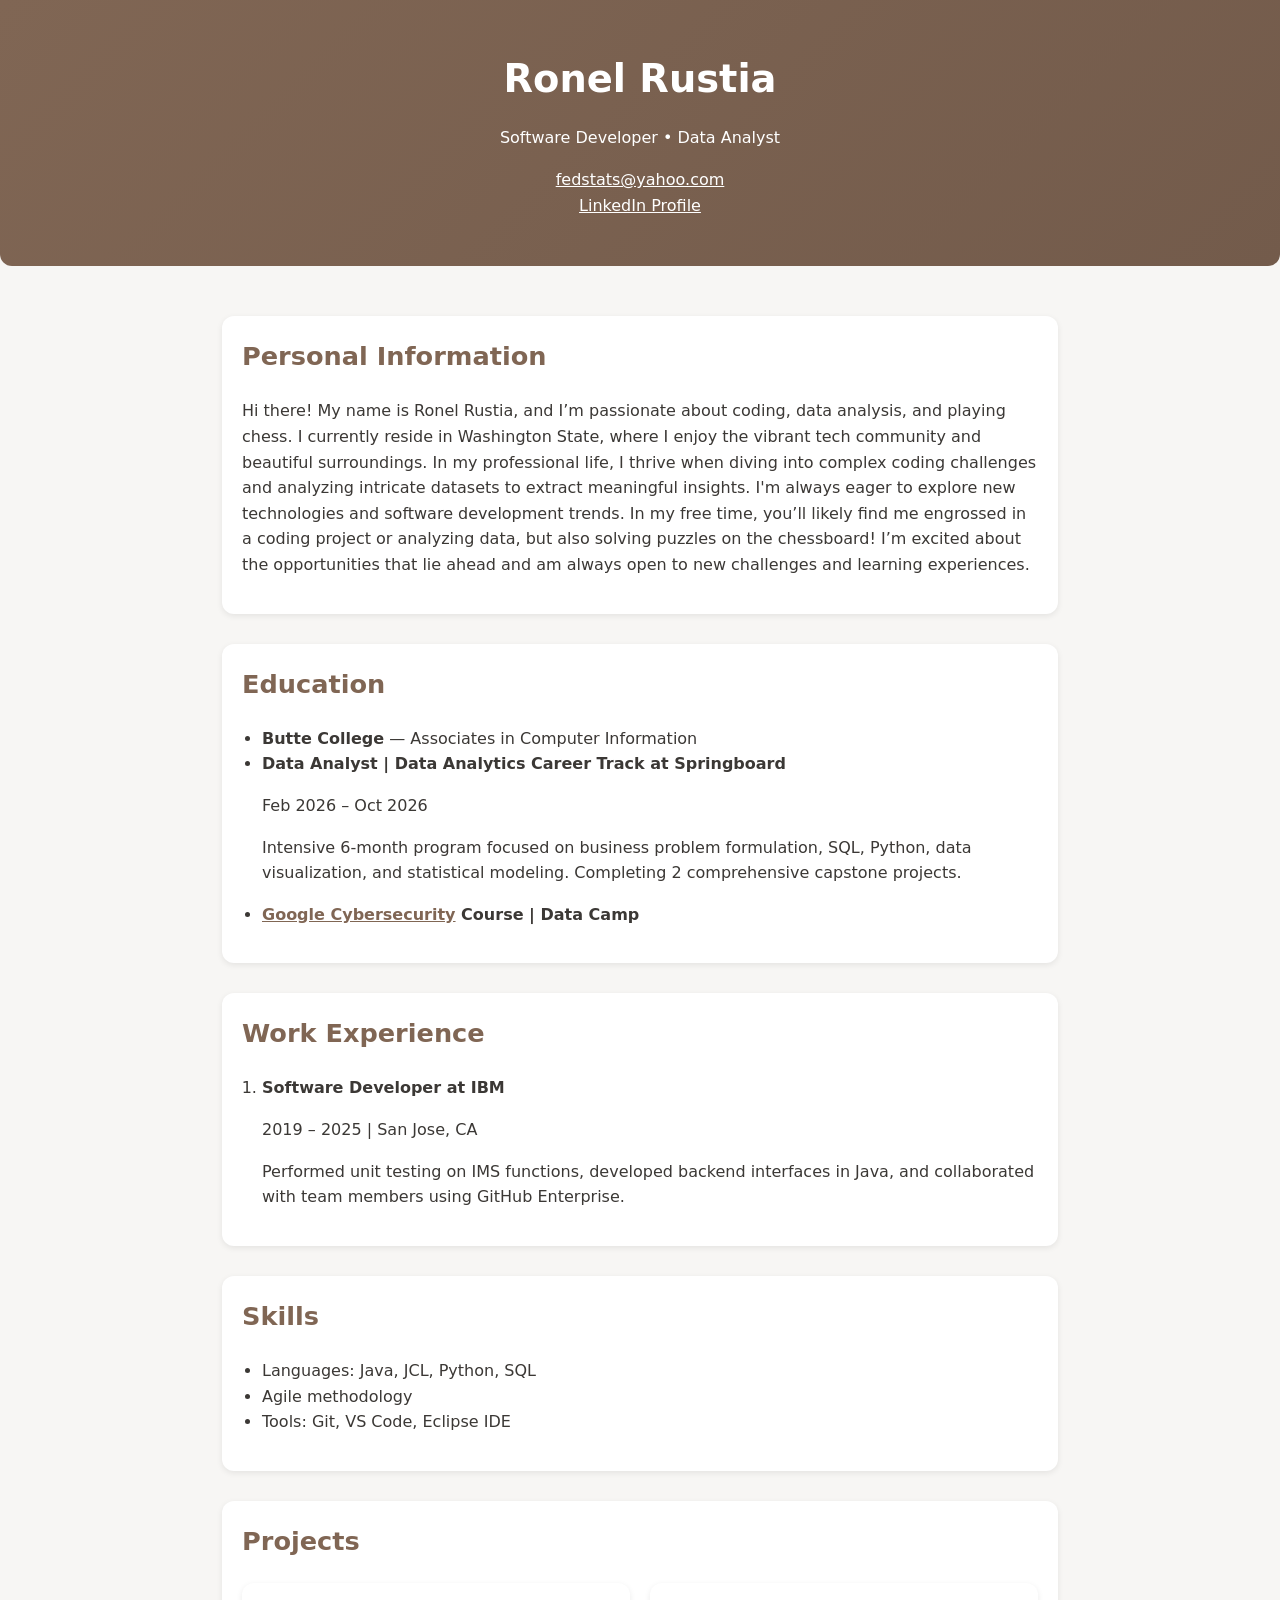
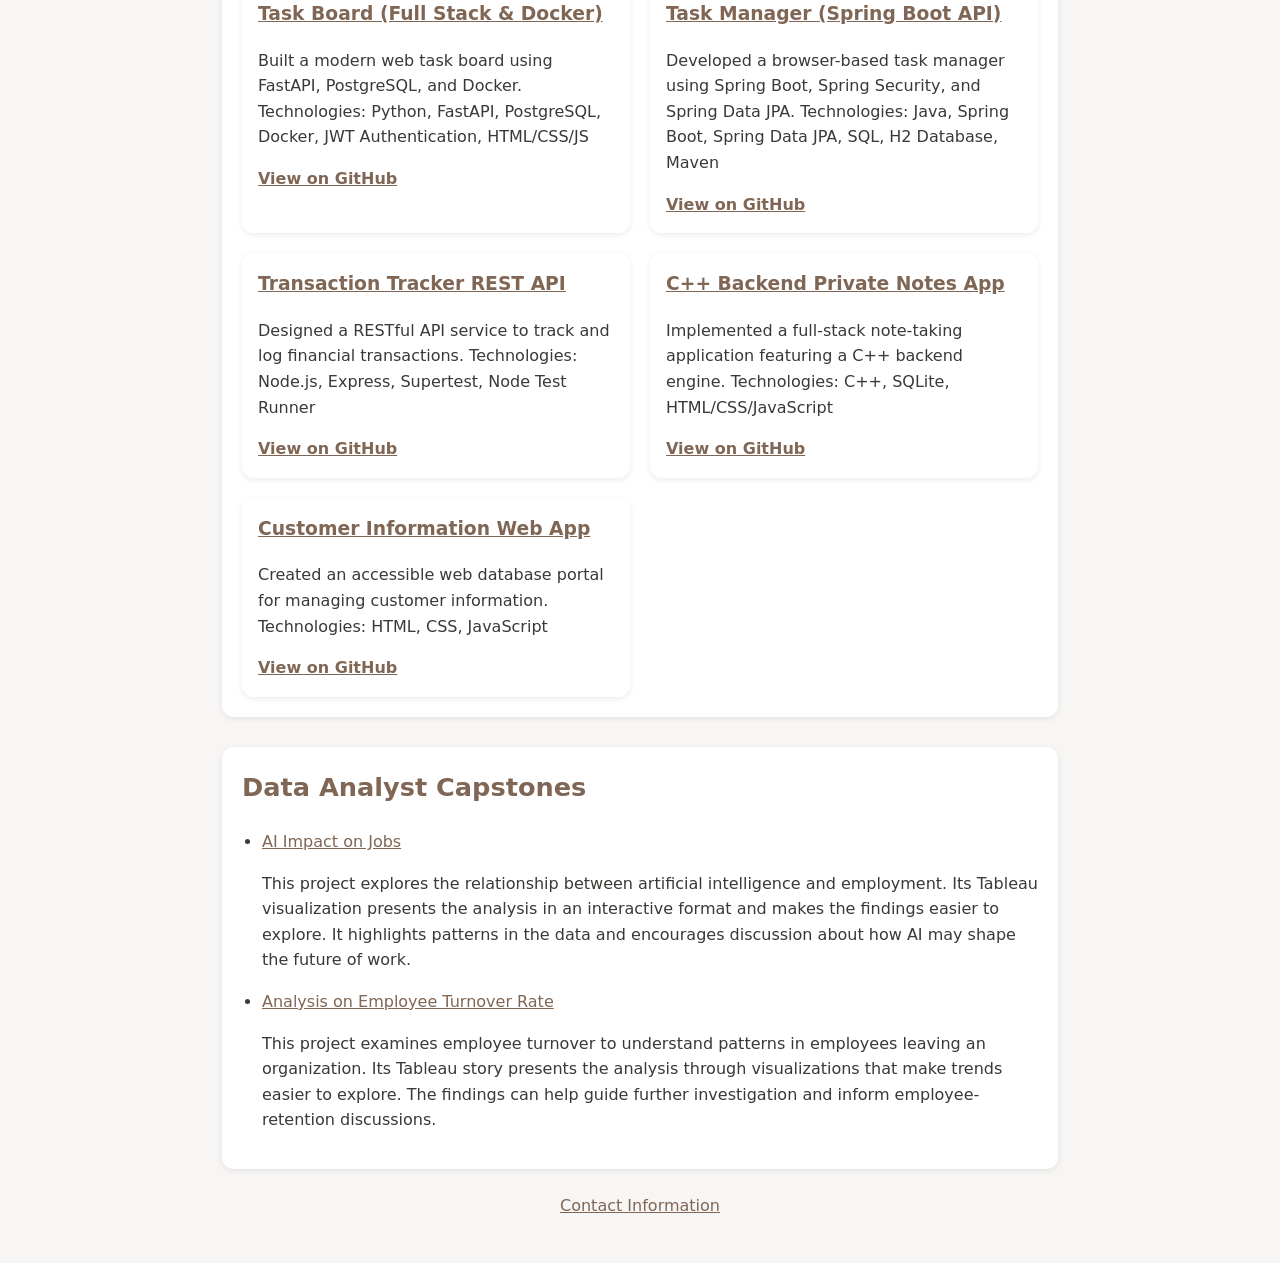
==== commit 88b31107: "added accessability, metadata seo" ====
--- a/index.html
+++ b/index.html
@@ -4,21 +4,26 @@
     <meta charset="UTF-8">
     <meta name="viewport" content="width=device-width, initial-scale=1.0">
     <title>Ronel Rustia – Resume</title>
+    <meta name="description" content="Learn about Ronel Rustia, a software developer and data analyst. Explore his experience, skills, projects, and data analytics capstones.">
+    <meta property="og:type" content="website">
+    <meta property="og:title" content="Ronel Rustia – Resume">
+    <meta property="og:description" content="Software developer and data analyst. Explore Ronel Rustia’s experience, projects, and data analytics capstones.">
     <link rel="stylesheet" href="styles.css">
 </head>
 
 <body>
+    <a class="skip-link" href="#main-content">Skip to main content</a>
 
-    <div class="header">
+    <header class="header">
         <h1>Ronel Rustia</h1>
         <p>Software Developer • Data Analyst</p>
         <a href="mailto:fedstats@yahoo.com">fedstats@yahoo.com</a><br>
-        <a href="https://www.linkedin.com/in/ronel-rustia-7b9348255/" target="_blank">LinkedIn Profile</a>
-    </div>
+        <a href="https://www.linkedin.com/in/ronel-rustia-7b9348255/" target="_blank" rel="noopener noreferrer">LinkedIn Profile</a>
+    </header>
 
-    <div class="container">
+    <main class="container" id="main-content">
 
-        <div class="section">
+        <section class="section">
             <h2>Personal Information</h2>
             <p>
                 Hi there! My name is Ronel Rustia, and I’m passionate about coding, data analysis, and playing chess.
@@ -29,9 +34,9 @@
                 on the chessboard! I’m excited about the opportunities that lie ahead and am always open to new challenges
                 and learning experiences.
             </p>
-        </div>
+        </section>
 
-        <div class="section">
+        <section class="section">
             <h2>Education</h2>
             <ul>
                 <li><strong>Butte College</strong> — Associates in Computer Information</li>
@@ -42,9 +47,9 @@
                 </li>
                 <li><strong><a href="https://www.credly.com/badges/929ac3c1-cf5a-4259-999b-98b6274ca0e4" target="_blank" rel="noopener noreferrer">Google Cybersecurity</a> Course | Data Camp</strong></li>
             </ul>
-        </div>
+        </section>
 
-        <div class="section">
+        <section class="section">
             <h2>Work Experience</h2>
             <ol>
                 <li>
@@ -53,23 +58,23 @@
                     <p>Performed unit testing on IMS functions, developed backend interfaces in Java, and collaborated with team members using GitHub Enterprise.</p>
                 </li>
             </ol>
-        </div>
+        </section>
 
-        <div class="section">
+        <section class="section">
             <h2>Skills</h2>
             <ul>
                 <li>Languages: Java, JCL, Python, SQL</li>
                 <li>Agile methodology</li>
                 <li>Tools: Git, VS Code, Eclipse IDE</li>
             </ul>
-        </div>
+        </section>
 
-        <div class="section">
+        <section class="section">
             <h2>Projects</h2>
             <div id="projects"></div>
-        </div>
+        </section>
 
-        <div class="section">
+        <section class="section">
             <h2>Data Analyst Capstones</h2>
             <ul>
                 <li>
@@ -81,13 +86,12 @@
                     <p>This project examines employee turnover to understand patterns in employees leaving an organization. Its Tableau story presents the analysis through visualizations that make trends easier to explore. The findings can help guide further investigation and inform employee-retention discussions.</p>
                 </li>
             </ul>
-        </div>
+        </section>
 
         <p class="contact-link"><a href="contact.html">Contact Information</a></p>
-    </div>
+    </main>
 
     <script>
-    // Simple project data array - easy to maintain
     const projects = [
       {
         title: "Task Board (Full Stack & Docker)",
@@ -116,19 +120,36 @@
       }
     ];
 
-    async function loadProjects() {
+    function loadProjects() {
       const container = document.getElementById("projects");
+      const projectCards = document.createDocumentFragment();
 
-      projects.forEach(p => {
-        const card = document.createElement("div");
+      projects.forEach(project => {
+        const card = document.createElement("article");
         card.className = "project-card";
-        card.innerHTML = `
-          <h3><a href="${p.link}" target="_blank">${p.title}</a></h3>
-          <p>${p.description}</p>
-          <a href="${p.link}" target="_blank">View on GitHub</a>
-        `;
-        container.appendChild(card);
+        const heading = document.createElement("h3");
+        const titleLink = document.createElement("a");
+        titleLink.href = project.link;
+        titleLink.target = "_blank";
+        titleLink.rel = "noopener noreferrer";
+        titleLink.textContent = project.title;
+        heading.appendChild(titleLink);
+
+        const description = document.createElement("p");
+        description.textContent = project.description;
+
+        const projectLink = document.createElement("a");
+        projectLink.href = project.link;
+        projectLink.target = "_blank";
+        projectLink.rel = "noopener noreferrer";
+        projectLink.textContent = "View on GitHub";
+        projectLink.setAttribute("aria-label", `View ${project.title} on GitHub`);
+
+        card.append(heading, description, projectLink);
+        projectCards.appendChild(card);
       });
+
+      container.appendChild(projectCards);
     }
 
     loadProjects();
--- a/styles.css
+++ b/styles.css
@@ -5,7 +5,7 @@
     /* Base colours – all are warm, muted tones */
     --bg          : #f7f6f4;      /* light parchment‑white */
     --text        : #3b3835;      /* dark charcoal for legibility */
-    --accent      : #a18673;      /* soft brown (header & section titles) */
+    --accent      : #806654;      /* brown for links, buttons, and section titles */
     --accent-light: #c8b8a9;      /* lighter brown for links */
     --card        : #ffffff;      /* pure white cards for contrast */
     --radius      : 12px;
@@ -51,7 +51,7 @@
     text-align: center;
     padding: clamp(28px, 6vw, 48px) 20px;
     /* subtle gradient for a touch of depth */
-    background: linear-gradient(135deg, #d9c3a1, #bfa08e);
+    background: linear-gradient(135deg, #806654, #735b4b);
     color: white;
     border-radius: 0 0 var(--radius) var(--radius);
 }
@@ -62,14 +62,25 @@
     font-weight: 700;
 }
 
-.header p,
-.header a {
-    opacity: 0.9; /* slightly lighter text */
-}
-
 .header a {
     color: #fff;
     text-decoration: underline;
+}
+
+.skip-link {
+    position: absolute;
+    top: 8px;
+    left: 8px;
+    z-index: 1;
+    padding: 8px 12px;
+    transform: translateY(-150%);
+    border-radius: 6px;
+    background: #fff;
+    color: var(--text);
+}
+
+.skip-link:focus {
+    transform: translateY(0);
 }
 
 /* ==========================================================
@@ -92,6 +103,18 @@
 
 a {
     color: var(--accent);
+}
+
+a:hover {
+    text-decoration-thickness: 2px;
+}
+
+a:focus-visible,
+button:focus-visible,
+input:focus-visible,
+textarea:focus-visible {
+    outline: 3px solid #4d392b;
+    outline-offset: 3px;
 }
 
 .contact-link {
@@ -170,7 +193,7 @@
 }
 
 .project-card a {
-    color: var(--accent-light);     /* lighter brown for links */
+    color: var(--accent);
     font-weight: bold;
     overflow-wrap: anywhere;
 }
